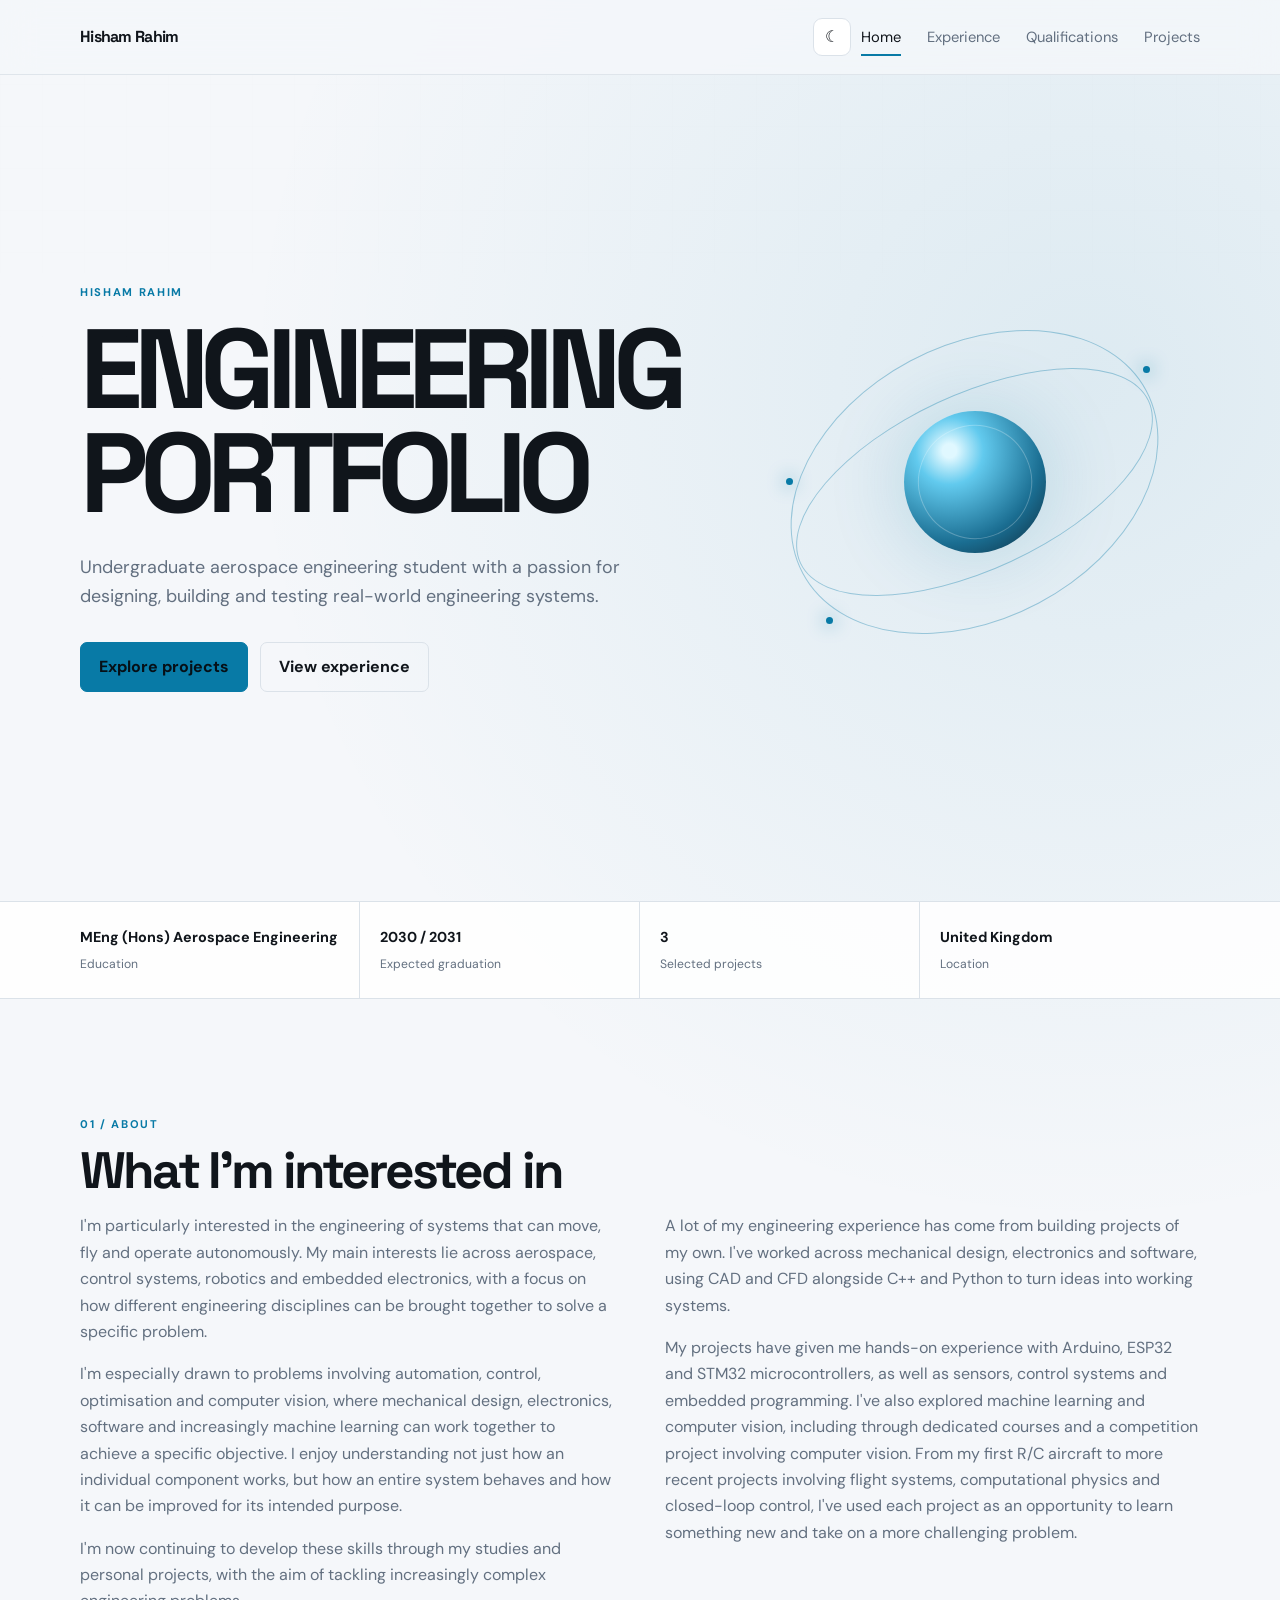
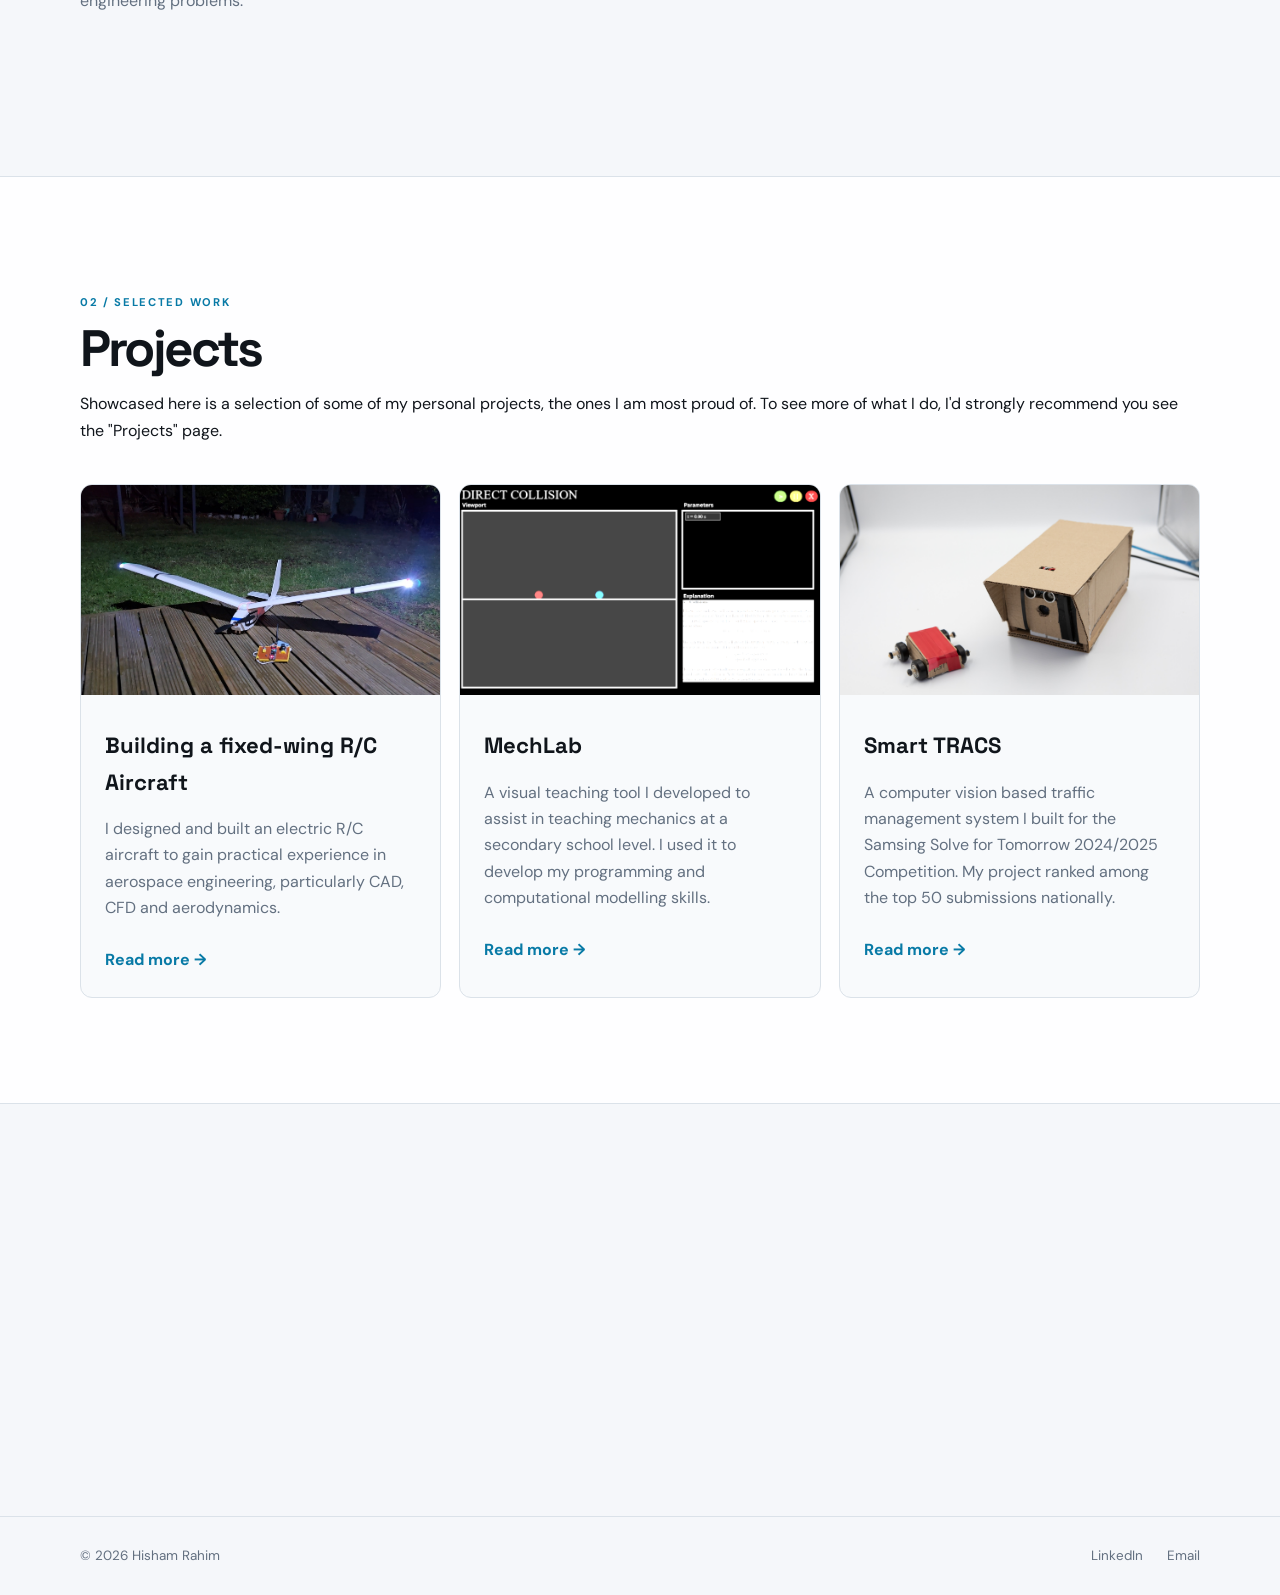
==== index.html @ aca762bb "Initial Website" ====
<!doctype html>
<html lang="en">
<head>
  <!-- ==================== SITE SETTINGS ==================== -->
  <meta charset="utf-8">
  <meta name="viewport" content="width=device-width, initial-scale=1">
  <meta name="description" content="H.Rahim — aerospace engineering portfolio">
  <title>H.Rahim | Engineering Portfolio</title>
  <!-- Apply the saved theme before the page renders to prevent a flash of the default dark theme. -->
  <script>
    (() => {
      const savedTheme = localStorage.getItem('portfolio-theme');
      const systemDark = window.matchMedia('(prefers-color-scheme: dark)').matches;
      document.documentElement.dataset.theme = savedTheme || (systemDark ? 'dark' : 'light');
    })();
  </script>
  <link rel="stylesheet" href="style.css">
</head>

<body>
  <!-- ==================== NAVIGATION ==================== -->
  <header class="nav">
    <div class="wrap nav-inner">
      <!-- EDIT: Change your name here -->
      <a class="brand" href="index.html">Hisham Rahim</a>

      <div class="nav-actions">
        <button class="theme-toggle" type="button" aria-label="Toggle colour theme">
          <span class="theme-icon" aria-hidden="true">☾</span>
        </button>
        <button class="menu" type="button" aria-label="Open menu" aria-expanded="false">☰</button>

        <nav>
          <a class="active" href="index.html">Home</a>
          <a href="experience.html">Experience</a>
          <a href="qualifications.html">Qualifications</a>
          <a href="projects.html">Projects</a>
        </nav>
      </div>
    </div>
  </header>

  <main>
    <!-- ==================== HERO ==================== -->
    <section class="hero wrap">
      <div class="hero-copy">
        <!-- EDIT: Small label above your name -->
        <p class="kicker">Hisham Rahim</p>

        <!-- EDIT: Your name -->
        <h1>ENGINEERING PORTFOLIO</h1>

        <!-- EDIT: Main introduction -->
        <p class="lead">
          Undergraduate aerospace engineering student with a passion for designing, building and 
          testing real-world engineering systems.

        </p>

        <div class="actions">
          <a class="btn" href="projects.html">Explore projects</a>
          <a class="btn ghost" href="experience.html">View experience</a>
        </div>
      </div>

      <!-- Decorative graphic — normally no editing needed -->
      <div class="hero-orbit" aria-hidden="true">
        <div class="orbit orbit-a"></div>
        <div class="orbit orbit-b"></div>
        <div class="planet"></div>
        <span class="dot d1"></span>
        <span class="dot d2"></span>
        <span class="dot d3"></span>
      </div>
    </section>

    <!-- ==================== QUICK STATS ==================== -->
    <section class="strip">
      <div class="wrap stat-grid">
        <!-- EDIT: Replace each value below -->
        <div>
          <strong>MEng (Hons) Aerospace Engineering</strong>
          <span>Education</span>
        </div>
        <div>
          <strong>2030 / 2031</strong>
          <span>Expected graduation</span>
        </div>
        <div>
          <strong>3</strong>
          <span>Selected projects</span>
        </div>
        <div>
          <strong>United Kingdom</strong>
          <span>Location</span>
        </div>
      </div>
    </section>

    <!-- ==================== ABOUT ==================== -->
    <section class="section wrap">
      <div class="section-head">
        <p class="kicker">01 / About</p>
        <h2>What I'm interested in</h2>
          <div class="two-col">

            <!-- LEFT COLUMN -->
            <div>
              <p>
                I'm particularly interested in the engineering of systems that can move, fly and operate autonomously. My main interests lie across aerospace, control systems, robotics and embedded electronics, with a focus on how different engineering disciplines can be brought together to solve a specific problem.
              </p>

              <p>
                I'm especially drawn to problems involving automation, control, optimisation and computer vision, where mechanical design, electronics, software and increasingly machine learning can work together to achieve a specific objective. I enjoy understanding not just how an individual component works, but how an entire system behaves and how it can be improved for its intended purpose.
              </p>

              <p>
                I'm now continuing to develop these skills through my studies and personal projects, with the aim of tackling increasingly complex engineering problems.
              </p>
            </div>

            <!-- RIGHT COLUMN -->
            <div>
              <p>
                A lot of my engineering experience has come from building projects of my own. I've worked across mechanical design, electronics and software, using CAD and CFD alongside C++ and Python to turn ideas into working systems.
              </p>

              <p>
                My projects have given me hands-on experience with Arduino, ESP32 and STM32 microcontrollers, as well as sensors, control systems and embedded programming. I've also explored machine learning and computer vision, including through dedicated courses and a competition project involving computer vision. From my first R/C aircraft to more recent projects involving flight systems, computational physics and closed-loop control, I've used each project as an opportunity to learn something new and take on a more challenging problem.
              </p>
            </div>

          </div>
    </section>

    <!-- ==================== FEATURED PROJECTS ==================== -->
    <section class="section dark">
      <div class="wrap">
        <div class="section-head">
          <p class="kicker">02 / Selected work</p>
          <h2>Projects</h2>
          <p> 
            Showcased here is a selection of some of my personal projects, the ones I 
            am most proud of. To see more of what I do, I'd strongly recommend you see 
            the "Projects" page.
          </p>
          </div>

        <div class="cards">
          <!-- PROJECT 1: Duplicate this whole article to add another card -->
          <article class="project-card">
            <div class="project-img">
              <img src="images/rc_aircraft/n_tx2.jpg" alt="Electric R/C aircraft">
            </div>
            <div class="card-body">
              <h3>Building a fixed-wing R/C Aircraft</h3>
              <p>I designed and built an electric R/C aircraft to gain practical experience in aerospace engineering, particularly CAD, CFD and aerodynamics.</p>
              <a href="projects.html#rc_aircraft">Read more →</a>
            </div>
          </article>

          <!-- PROJECT 2 -->
          <article class="project-card">
            <div class="project-img">
              <img src="images/mechlab/collide.png" alt="MechLab Image">
            </div>
            <div class="card-body">
              <h3>MechLab</h3>
              <p>A visual teaching tool I developed to assist in teaching mechanics at a secondary school level. I used it to develop my programming and computational modelling skills.</p>
              <a href="projects.html#mechlab">Read more →</a>
            </div>
          </article>

          <!-- PROJECT 3 -->
          <article class="project-card">
            <div class="project-img">
              <img src="images/samsung_comp/prt.JPG" alt="MechLab Image">
            </div>
            <div class="card-body">
              <h3>Smart TRACS</h3>
              <p>A computer vision based traffic management system I built for the Samsing Solve for Tomorrow 2024/2025 Competition. My project ranked among the top 50 submissions nationally.</p>
              <a href="projects.html#samsung_comp">Read more →</a>
            </div>
          </article>
        </div>
      </div>
    </section>

    <!-- ==================== CONTACT CTA ==================== -->
    <section class="section wrap cta">
      <p class="kicker">03 / Contact</p>
      <h2>Have a project in mind?</h2>
      <p>Whether it's an engineering opportunity, collaboration or an interesting problem to solve, I'd love to hear from you.</p>
      <a class="btn" href="mailto:hr.appdev408@gmail.com" target="_blank" rel="noopener noreferrer">Email ↗</a>
      <a class="btn" href="https://www.linkedin.com/in/hisham-rahim-a13910319/" target="_blank" rel="noopener noreferrer">LinkedIn ↗</a>
    </section>
  </main>

  <!-- ==================== FOOTER ==================== -->
  <footer>
    <div class="wrap footer-inner">
      <span>© 2026 Hisham Rahim</span>
      <div>
        <a href="https://www.linkedin.com/in/hisham-rahim-a13910319/" target="_blank" rel="noopener noreferrer">LinkedIn</a>
        <!--<a href="[GITHUB_URL]">GitHub</a> ADD THIS WHEN NEEDED-->
        <a href="mailto:h.rahim251n@gmail.com" target="_blank" rel="noopener noreferrer">Email</a>
      </div>
    </div>
  </footer>

  <script src="script.js"></script>
</body>
</html>
---- style.css ----
/* ==================== FONTS ==================== */
@import url('https://fonts.googleapis.com/css2?family=DM+Sans:wght@400;500;600;700&family=Space+Grotesk:wght@500;600;700&display=swap');

/* ==================== THEME TOKENS ==================== */
:root {
  color-scheme: dark;
  --bg: #070a0f;
  --surface: #0d1219;
  --surface-2: #111923;
  --surface-3: #151e29;
  --text: #f4f7fb;
  --muted: #9aa7b7;
  --line: #25313e;
  --accent: #69d8ff;
  --accent-strong: #34c6fa;
  --accent-soft: rgba(105, 216, 255, .12);
  --shadow: 0 18px 45px rgba(0,0,0,.22);
  --max: 1120px;
}

/* Light theme overrides */
html[data-theme="light"] {
  color-scheme: light;
  --bg: #f5f7fa;
  --surface: #ffffff;
  --surface-2: #f8fafc;
  --surface-3: #eef3f7;
  --text: #10151b;
  --muted: #637080;
  --line: #dbe2e9;
  --accent: #087aa6;
  --accent-strong: #086a91;
  --accent-soft: rgba(8, 122, 166, .10);
  --shadow: 0 18px 45px rgba(21, 35, 51, .10);
}

* { box-sizing: border-box; }
html { scroll-behavior: smooth; }
body {
  margin: 0;
  background:
    radial-gradient(circle at 85% 12%, var(--accent-soft), transparent 28%),
    var(--bg);
  color: var(--text);
  font-family: "DM Sans", Inter, ui-sans-serif, system-ui, -apple-system, "Segoe UI", sans-serif;
  line-height: 1.65;
  transition: background .25s ease, color .25s ease;
}
body::before {
  content: "";
  position: fixed;
  inset: 0;
  pointer-events: none;
  opacity: .22;
  background-image: linear-gradient(rgba(255,255,255,.025) 1px, transparent 1px), linear-gradient(90deg, rgba(255,255,255,.025) 1px, transparent 1px);
  background-size: 42px 42px;
  mask-image: linear-gradient(to bottom, black, transparent 72%);
}
html[data-theme="light"] body::before { opacity: .12; background-image: linear-gradient(rgba(16,21,27,.05) 1px, transparent 1px), linear-gradient(90deg, rgba(16,21,27,.05) 1px, transparent 1px); }

a { color: inherit; text-decoration: none; }
button, a { -webkit-tap-highlight-color: transparent; }
.wrap { width: min(calc(100% - 48px), var(--max)); margin: auto; }

/* ==================== NAVIGATION ==================== */
.nav {
  position: sticky;
  top: 0;
  z-index: 50;
  border-bottom: 1px solid color-mix(in srgb, var(--line) 85%, transparent);
  background: color-mix(in srgb, var(--bg) 82%, transparent);
  backdrop-filter: blur(18px);
}
.nav-inner { min-height: 74px; display:flex; align-items:center; justify-content:space-between; gap:20px; }
.brand { font-family:"Space Grotesk", sans-serif; font-weight:700; letter-spacing:-.045em; }
.nav nav { display:flex; align-items:center; gap:26px; color:var(--muted); font-size:.92rem; }
.nav nav a { position:relative; transition:color .2s ease; }
.nav nav a::after { content:""; position:absolute; left:0; right:0; bottom:-7px; height:2px; transform:scaleX(0); transform-origin:left; background:var(--accent); transition:transform .2s ease; }
.nav nav a:hover, .nav nav .active { color:var(--text); }
.nav nav a:hover::after, .nav nav .active::after { transform:scaleX(1); }
.nav-actions { display:flex; align-items:center; gap:10px; }
.theme-toggle, .menu {
  width:38px; height:38px; display:grid; place-items:center; border:1px solid var(--line); background:var(--surface); color:var(--text); border-radius:9px; cursor:pointer;
  transition:transform .2s ease, border-color .2s ease, background .2s ease;
}
.theme-toggle:hover, .menu:hover { transform:translateY(-1px); border-color:var(--accent); }
.theme-icon { font-size:1rem; line-height:1; }
.menu { display:none; font-size:1.2rem; }

/* ==================== TYPOGRAPHY ==================== */
h1,h2,h3 { font-family:"Space Grotesk", sans-serif; }
.kicker, .tag, .date { color:var(--accent); text-transform:uppercase; letter-spacing:.15em; font-size:.70rem; font-weight:700; }
.hero h1, .page h1 { font-size:clamp(3.5rem, 8.8vw, 7.4rem); line-height:.92; letter-spacing:-.075em; margin:17px 0 27px; }
.lead { max-width:760px; color:var(--muted); font-size:1.12rem; }
.section-head { margin-bottom:40px; }
.section-head h2 { font-size:clamp(2rem,4vw,3.7rem); line-height:1.03; letter-spacing:-.055em; margin:9px 0 0; }

/* ==================== HERO ==================== */
.hero { min-height:calc(100vh - 74px); display:grid; grid-template-columns:1.15fr .85fr; align-items:center; gap:60px; padding:78px 0 90px; }
.actions { display:flex; gap:12px; flex-wrap:wrap; margin-top:30px; }
.btn { display:inline-flex; align-items:center; justify-content:center; gap:8px; padding:11px 18px; border:1px solid var(--accent); background:var(--accent); color:#061017; border-radius:7px; font-weight:700; transition:transform .2s ease, box-shadow .2s ease, background .2s ease; }
.btn:hover { transform:translateY(-2px); box-shadow:0 8px 22px color-mix(in srgb, var(--accent) 20%, transparent); }
.btn.ghost { background:transparent; color:var(--text); border-color:var(--line); }
.hero-orbit { height:430px; position:relative; display:grid; place-items:center; isolation:isolate; }
.planet { width:142px; height:142px; border-radius:50%; background:radial-gradient(circle at 32% 28%, #e0f8ff 0 5%, #62caee 24%, #1a6d91 66%, #0c2636); box-shadow:0 0 80px color-mix(in srgb, var(--accent) 20%, transparent); position:relative; z-index:2; animation:float 6s ease-in-out infinite; }
.planet::after { content:""; position:absolute; inset:10%; border-radius:50%; border:1px solid rgba(255,255,255,.25); transform:rotate(-24deg); }
.orbit { position:absolute; border:1px solid color-mix(in srgb, var(--accent) 35%, transparent); border-radius:50%; }
.orbit-a { width:385px; height:176px; transform:rotate(-25deg); animation:spin 22s linear infinite; }
.orbit-b { width:275px; height:390px; transform:rotate(62deg); animation:spinReverse 28s linear infinite; }
.dot { position:absolute; width:7px; height:7px; background:var(--accent); border-radius:50%; box-shadow:0 0 18px var(--accent); }
.d1 { top:23%; right:11%; animation:pulse 2.6s ease-in-out infinite; }
.d2 { bottom:17%; left:17%; animation:pulse 3.2s .5s ease-in-out infinite; }
.d3 { top:49%; left:8%; animation:pulse 2.8s .9s ease-in-out infinite; }

/* ==================== QUICK STATS ==================== */
.strip { border-block:1px solid var(--line); background:color-mix(in srgb, var(--surface) 88%, transparent); }
.stat-grid { display:grid; grid-template-columns:repeat(4,1fr); }
.stat-grid div { padding:24px 20px; border-right:1px solid var(--line); }
.stat-grid div:first-child { padding-left:0; }
.stat-grid div:last-child { border:0; }
.stat-grid strong, .stat-grid span { display:block; }
.stat-grid strong { font-size:.9rem; }
.stat-grid span { color:var(--muted); font-size:.76rem; margin-top:4px; }

/* ==================== SECTIONS ==================== */
.section { padding:105px 0; }
.section.dark { background:color-mix(in srgb, var(--surface) 92%, var(--bg)); border-block:1px solid var(--line); }
.two-col { display:grid; grid-template-columns:1fr 1fr; gap:50px; color:var(--muted); }

/* ==================== PROJECT CARDS ==================== */
.cards { display:grid; grid-template-columns:repeat(3,1fr); gap:18px; }
.project-card { background:var(--surface-2); border:1px solid var(--line); border-radius:12px; overflow:hidden; box-shadow:0 0 0 rgba(0,0,0,0); transition:transform .28s cubic-bezier(.2,.8,.2,1), border-color .28s ease, box-shadow .28s ease; }
.project-card:hover { transform:translateY(-7px); border-color:color-mix(in srgb, var(--accent) 50%, var(--line)); box-shadow:var(--shadow); }
.project-img, .big-image { background:linear-gradient(135deg, var(--surface-3), color-mix(in srgb, var(--surface) 84%, #071018)); display:grid; place-items:center; color:var(--muted); text-align:center; }
.project-img { height:210px; position:relative; overflow:hidden; }
.project-img::after { content:""; position:absolute; inset:0; background:linear-gradient(115deg, transparent 0 45%, color-mix(in srgb, var(--accent) 10%, transparent) 50%, transparent 55%); transform:translateX(-120%); transition:transform .7s ease; }
.project-card:hover .project-img::after { transform:translateX(120%); }
.card-body { padding:24px; }
.card-body h3 { font-size:1.38rem; margin:8px 0; }
.card-body p { color:var(--muted); }
.card-body a { display:inline-block; color:var(--accent); font-weight:700; margin-top:9px; }

/* ==================== CTA ==================== */
.cta { max-width:900px; }

/* ==================== INNER PAGES ==================== */
.page { padding:95px 0 125px; }
.page h1 { margin-bottom:20px; }
.timeline { margin-top:65px; }
.timeline article { display:grid; grid-template-columns:220px 1fr; gap:45px; padding:0 0 58px; margin-bottom:58px; border-bottom:1px solid var(--line); }
.timeline article:last-child { border:0; }
.timeline h2, .qual h2, .project-detail h2 { margin:0; font-size:2rem; letter-spacing:-.045em; }
.timeline h3, .qual h3 { color:var(--muted); margin:7px 0 17px; }
.timeline p, .timeline li, .qual p, .project-detail p, .project-detail li { color:var(--muted); }
.qual-grid { display:grid; grid-template-columns:1fr 1fr; gap:18px; margin-top:62px; }
.qual { padding:30px; background:var(--surface); border:1px solid var(--line); border-radius:12px; transition:transform .25s ease, border-color .25s ease, box-shadow .25s ease; }
.qual:hover { transform:translateY(-4px); border-color:color-mix(in srgb, var(--accent) 38%, var(--line)); box-shadow:var(--shadow); }
.qual>span { color:var(--muted); font-size:.74rem; letter-spacing:.12em; }
.qual strong { color:var(--accent); }
.compact { padding-top:78px; }
.skills, .chips { display:flex; flex-wrap:wrap; gap:10px; }
.skills span, .chips span { padding:8px 13px; border:1px solid var(--line); border-radius:999px; color:var(--muted); background:var(--surface); }
.simple-list { color:var(--muted); padding-left:20px; }
.project-detail { display:grid; grid-template-columns:.85fr 1.15fr; gap:55px; padding:74px 0; border-top:1px solid var(--line); }
.project-detail:first-of-type { border-top:0; }
.big-image { min-height:440px; border-radius:12px; box-shadow:var(--shadow); }

/* ==================== PROJECT MEDIA GALLERY ==================== */
.project-gallery {
  position:relative;
  min-height:440px;
  border-radius:12px;
  overflow:hidden;
  background:var(--surface-3);
  box-shadow:var(--shadow);
  border:1px solid var(--line);
}

.gallery-slides {
  position:relative;
  width:100%;
  height:100%;
  min-height:440px;
}

.gallery-slide {
  position:absolute;
  inset:0;
  display:none;
  align-items:center;
  justify-content:center;
  background:var(--surface-3);
}

.gallery-slide.active {
  display:flex;
}

.gallery-slide img,
.gallery-slide video {
  width:100%;
  height:100%;
  min-height:440px;
  object-fit:contain;
  display:block;
}

.gallery-slide video {
  background:#000;
}

.gallery-arrow {
  position:absolute;
  top:50%;
  transform:translateY(-50%);
  width:34px;
  height:52px;
  display:grid;
  place-items:center;
  border:1px solid color-mix(in srgb, var(--line) 80%, transparent);
  border-radius:7px;
  background:color-mix(in srgb, var(--bg) 72%, transparent);
  color:var(--text);
  font-size:1.7rem;
  line-height:1;
  cursor:pointer;
  opacity:.82;
  backdrop-filter:blur(8px);
  transition:opacity .2s ease, border-color .2s ease, background .2s ease;
  z-index:2;
}

.gallery-arrow:hover {
  opacity:1;
  border-color:var(--accent);
  background:color-mix(in srgb, var(--bg) 88%, transparent);
}

.gallery-prev { left:12px; }
.gallery-next { right:12px; }

.gallery-counter {
  position:absolute;
  left:50%;
  bottom:12px;
  transform:translateX(-50%);
  padding:4px 9px;
  border:1px solid color-mix(in srgb, var(--line) 80%, transparent);
  border-radius:999px;
  background:color-mix(in srgb, var(--bg) 72%, transparent);
  color:var(--text);
  font-size:.72rem;
  line-height:1.3;
  backdrop-filter:blur(8px);
  z-index:2;
}

@media (max-width:800px) {
  .project-gallery,
  .gallery-slides,
  .gallery-slide img,
  .gallery-slide video {
    min-height:260px;
  }

  .gallery-arrow {
    width:30px;
    height:44px;
    font-size:1.45rem;
  }
}
.project-detail h3 { margin:30px 0 7px; }
.project-detail .btn { margin-top:28px; }

/* ==================== FOOTER ==================== */
footer { border-top:1px solid var(--line); padding:28px 0; color:var(--muted); font-size:.84rem; }
.footer-inner { display:flex; justify-content:space-between; gap:20px; }
.footer-inner a { margin-left:20px; }
.footer-inner a:hover { color:var(--text); }

/* ==================== SCROLL REVEAL ==================== */
.reveal { opacity:0; transform:translateY(20px); transition:opacity .65s ease, transform .65s cubic-bezier(.2,.8,.2,1); }
.reveal.is-visible { opacity:1; transform:none; }

/* ==================== ANIMATIONS ==================== */
@keyframes float { 0%,100%{ transform:translateY(0); } 50%{ transform:translateY(-10px); } }
@keyframes spin { to{ transform:rotate(335deg); } }
@keyframes spinReverse { to{ transform:rotate(-298deg); } }
@keyframes pulse { 0%,100%{ transform:scale(1); opacity:.65; } 50%{ transform:scale(1.55); opacity:1; } }

/* ==================== RESPONSIVE / ACCESSIBILITY ==================== */
@media (prefers-reduced-motion: reduce) {
  html { scroll-behavior:auto; }
  *, *::before, *::after { animation-duration:.001ms !important; animation-iteration-count:1 !important; transition-duration:.001ms !important; }
  .reveal { opacity:1; transform:none; }
}

@media (max-width:800px) {
  .wrap { width:min(calc(100% - 32px), var(--max)); }
  .menu { display:grid; }
  .nav-inner { position:relative; }
  .nav nav { display:none; position:absolute; left:0; right:0; top:66px; padding:14px; background:var(--surface); border:1px solid var(--line); border-radius:10px; flex-direction:column; gap:14px; box-shadow:var(--shadow); }
  .nav.open nav { display:flex; }
  .hero { grid-template-columns:1fr; min-height:auto; padding:65px 0 70px; gap:20px; }
  .hero-orbit { height:280px; order:-1; }
  .planet { width:104px; height:104px; }
  .orbit-a { width:270px; height:124px; }
  .orbit-b { width:200px; height:280px; }
  .stat-grid { grid-template-columns:1fr 1fr; }
  .stat-grid div { border-bottom:1px solid var(--line); }
  .two-col, .cards, .qual-grid, .project-detail { grid-template-columns:1fr; }
  .section { padding:78px 0; }
  .timeline article { grid-template-columns:1fr; gap:12px; }
  .big-image { min-height:260px; }
  .footer-inner { flex-direction:column; }
  .footer-inner a { margin:0 18px 0 0; }
}


/* ==================== QUALIFICATIONS / CERTIFICATES ==================== */
.document-actions {
  margin-top: 0;
}

.certificate-grid {
  display: grid;
  grid-template-columns: repeat(3, 1fr);
  gap: 18px;
}

.certificate-card {
  background: var(--surface-2);
  border: 1px solid var(--line);
  border-radius: 12px;
  overflow: hidden;
  box-shadow: 0 0 0 rgba(0,0,0,0);
  transition: transform .28s cubic-bezier(.2,.8,.2,1), border-color .28s ease, box-shadow .28s ease;
}

.certificate-card:hover {
  transform: translateY(-7px);
  border-color: color-mix(in srgb, var(--accent) 50%, var(--line));
  box-shadow: var(--shadow);
}

.certificate-img {
  height: 190px;
  background: var(--surface-3);
  overflow: hidden;
  display: grid;
  place-items: center;
}

.certificate-img img {
  width: 100%;
  height: 100%;
  object-fit: cover;
  display: block;
  transition: transform .35s ease;
}

.certificate-card:hover .certificate-img img {
  transform: scale(1.025);
}

.certificate-body {
  padding: 24px;
  display: flex;
  flex-direction: column;
  height: calc(100% - 190px);
}

.certificate-date {
  color: var(--accent);
  text-transform: uppercase;
  letter-spacing: .15em;
  font-size: .70rem;
  font-weight: 700;
}

.certificate-body h3 {
  font-size: 1.38rem;
  line-height: 1.2;
  margin: 8px 0;
}

.certificate-body p {
  color: var(--muted);
  margin: 0 0 20px;
}

.certificate-btn {
  margin-top: auto;
  align-self: flex-start;
}

@media (max-width: 900px) {
  .certificate-grid {
    grid-template-columns: repeat(2, 1fr);
  }
}

@media (max-width: 800px) {
  .certificate-grid {
    grid-template-columns: 1fr;
  }

  .certificate-img {
    height: 220px;
  }

  .certificate-body {
    height: auto;
  }
}

/* Buttons contained within qualification cards */
.qualification-actions {
  margin-top: 20px;
  display: flex;
  flex-wrap: wrap;
  gap: 10px;
}

/* ==================== EXPERIENCE PAGE ==================== */
.experience-section {
  padding: 78px 0 0;
}

.experience-heading {
  margin-bottom: 42px;
}

.experience-heading h2 {
  font-size: clamp(2rem, 4vw, 3.7rem);
}

/* Professional experience empty state */
.experience-empty {
  padding: 32px;
  background: var(--surface);
  border: 1px solid var(--line);
  border-radius: 12px;
}

.experience-empty-label,
.experience-type {
  color: var(--accent);
  text-transform: uppercase;
  letter-spacing: .15em;
  font-size: .70rem;
  font-weight: 700;
}

.experience-empty h3 {
  margin: 10px 0 8px;
  font-size: 1.45rem;
}

.experience-empty p {
  max-width: 720px;
  color: var(--muted);
  margin: 0;
}

/* Virtual experience timeline */
.experience-timeline {
  position: relative;
}

.experience-item {
  display: grid;
  grid-template-columns: 155px 24px 1fr;
  gap: 22px;
  position: relative;
  padding-bottom: 42px;
}

.experience-item:last-child {
  padding-bottom: 0;
}

.experience-date {
  padding-top: 24px;
  text-align: right;
}

.experience-date span,
.experience-date strong {
  display: block;
}

.experience-date span {
  color: var(--accent);
  text-transform: uppercase;
  letter-spacing: .12em;
  font-size: .70rem;
  font-weight: 700;
}

.experience-date strong {
  color: var(--muted);
  font-size: .72rem;
  margin-top: 5px;
}

.experience-marker {
  position: relative;
  width: 24px;
}

.experience-marker::before {
  content: "";
  position: absolute;
  top: 25px;
  left: 8px;
  width: 8px;
  height: 8px;
  border: 2px solid var(--accent);
  background: var(--bg);
  border-radius: 50%;
  box-shadow: 0 0 0 5px var(--accent-soft);
  z-index: 2;
}

.experience-item:not(:last-child) .experience-marker::after {
  content: "";
  position: absolute;
  top: 38px;
  bottom: -42px;
  left: 11px;
  width: 2px;
  background: var(--line);
}

.experience-card {
  display: grid;
  grid-template-columns: 1fr 230px;
  gap: 28px;
  padding: 26px;
  background: var(--surface);
  border: 1px solid var(--line);
  border-radius: 12px;
  transition: transform .25s ease, border-color .25s ease, box-shadow .25s ease;
}

.experience-card:hover {
  transform: translateY(-4px);
  border-color: color-mix(in srgb, var(--accent) 38%, var(--line));
  box-shadow: var(--shadow);
}

.experience-card-content h3 {
  margin: 8px 0 2px;
  font-size: 1.65rem;
  line-height: 1.15;
  letter-spacing: -.035em;
}

.experience-card-content h4 {
  color: var(--muted);
  margin: 0 0 15px;
  font-size: 1rem;
  font-weight: 600;
}

.experience-card-content p {
  color: var(--muted);
  margin: 0 0 20px;
}

.experience-certificate {
  min-height: 160px;
  background: var(--surface-3);
  border: 1px solid var(--line);
  border-radius: 8px;
  overflow: hidden;
  align-self: stretch;
}

.experience-certificate img {
  width: 100%;
  height: 100%;
  min-height: 160px;
  display: block;
  object-fit: cover;
}

/* Education timeline */
.education-section {
  padding-bottom: 25px;
}

.education-timeline {
  border-top: 1px solid var(--line);
}

.education-item {
  display: grid;
  grid-template-columns: 220px 1fr;
  gap: 45px;
  padding: 34px 0;
  border-bottom: 1px solid var(--line);
}

.education-date {
  color: var(--accent);
  text-transform: uppercase;
  letter-spacing: .12em;
  font-size: .70rem;
  font-weight: 700;
  padding-top: 5px;
}

.education-content h3 {
  margin: 0;
  font-size: 1.8rem;
  letter-spacing: -.04em;
}

.education-content h4 {
  color: var(--muted);
  margin: 5px 0 14px;
}

.education-content p {
  color: var(--muted);
  margin: 0 0 14px;
}

.education-content strong {
  color: var(--accent);
  font-size: .75rem;
  letter-spacing: .08em;
}

@media (max-width: 850px) {
  .experience-card {
    grid-template-columns: 1fr;
  }

  .experience-certificate {
    max-height: 260px;
  }

  .experience-certificate img {
    min-height: 0;
    max-height: 260px;
  }
}

@media (max-width: 700px) {
  .experience-item {
    grid-template-columns: 18px 1fr;
    gap: 16px;
  }

  .experience-date {
    grid-column: 2;
    grid-row: 1;
    padding-top: 0;
    text-align: left;
  }

  .experience-marker {
    grid-column: 1;
    grid-row: 1 / span 2;
  }

  .experience-card {
    grid-column: 2;
    grid-row: 2;
  }

  .experience-marker::before {
    left: 4px;
    top: 4px;
  }

  .experience-item:not(:last-child) .experience-marker::after {
    top: 17px;
    bottom: -42px;
    left: 7px;
  }

  .education-item {
    grid-template-columns: 1fr;
    gap: 10px;
  }
}

/* ==================== PROJECT IMAGE HANDLING ==================== */
.project-img img {
  width:100%;
  height:100%;
  display:block;
  object-fit:cover;
}
.project-img.image-missing {
  display:grid;
  place-items:center;
}
.project-img.image-missing::before {
  content:"PROJECT IMAGE";
  color:var(--muted);
  font-size:.78rem;
  font-weight:700;
  letter-spacing:.12em;
}
.project-img.image-missing::after {
  display:none;
}
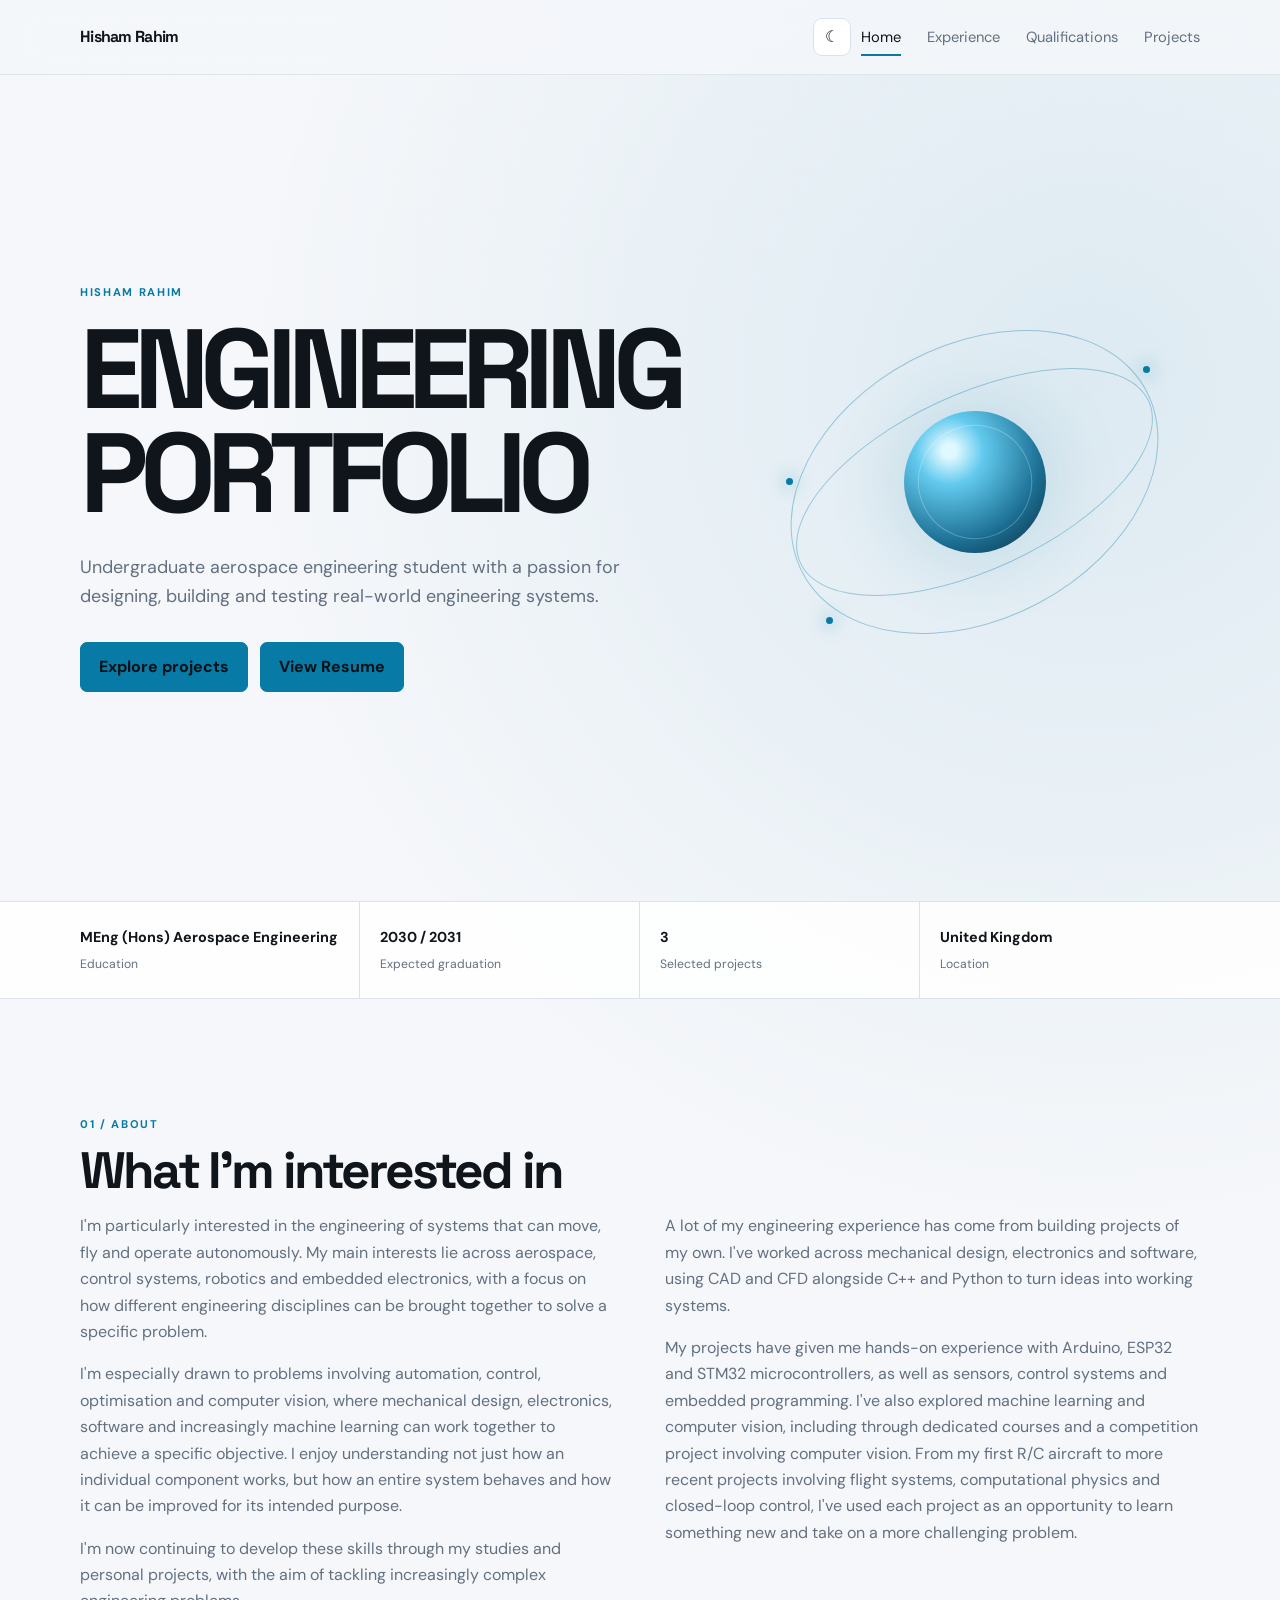
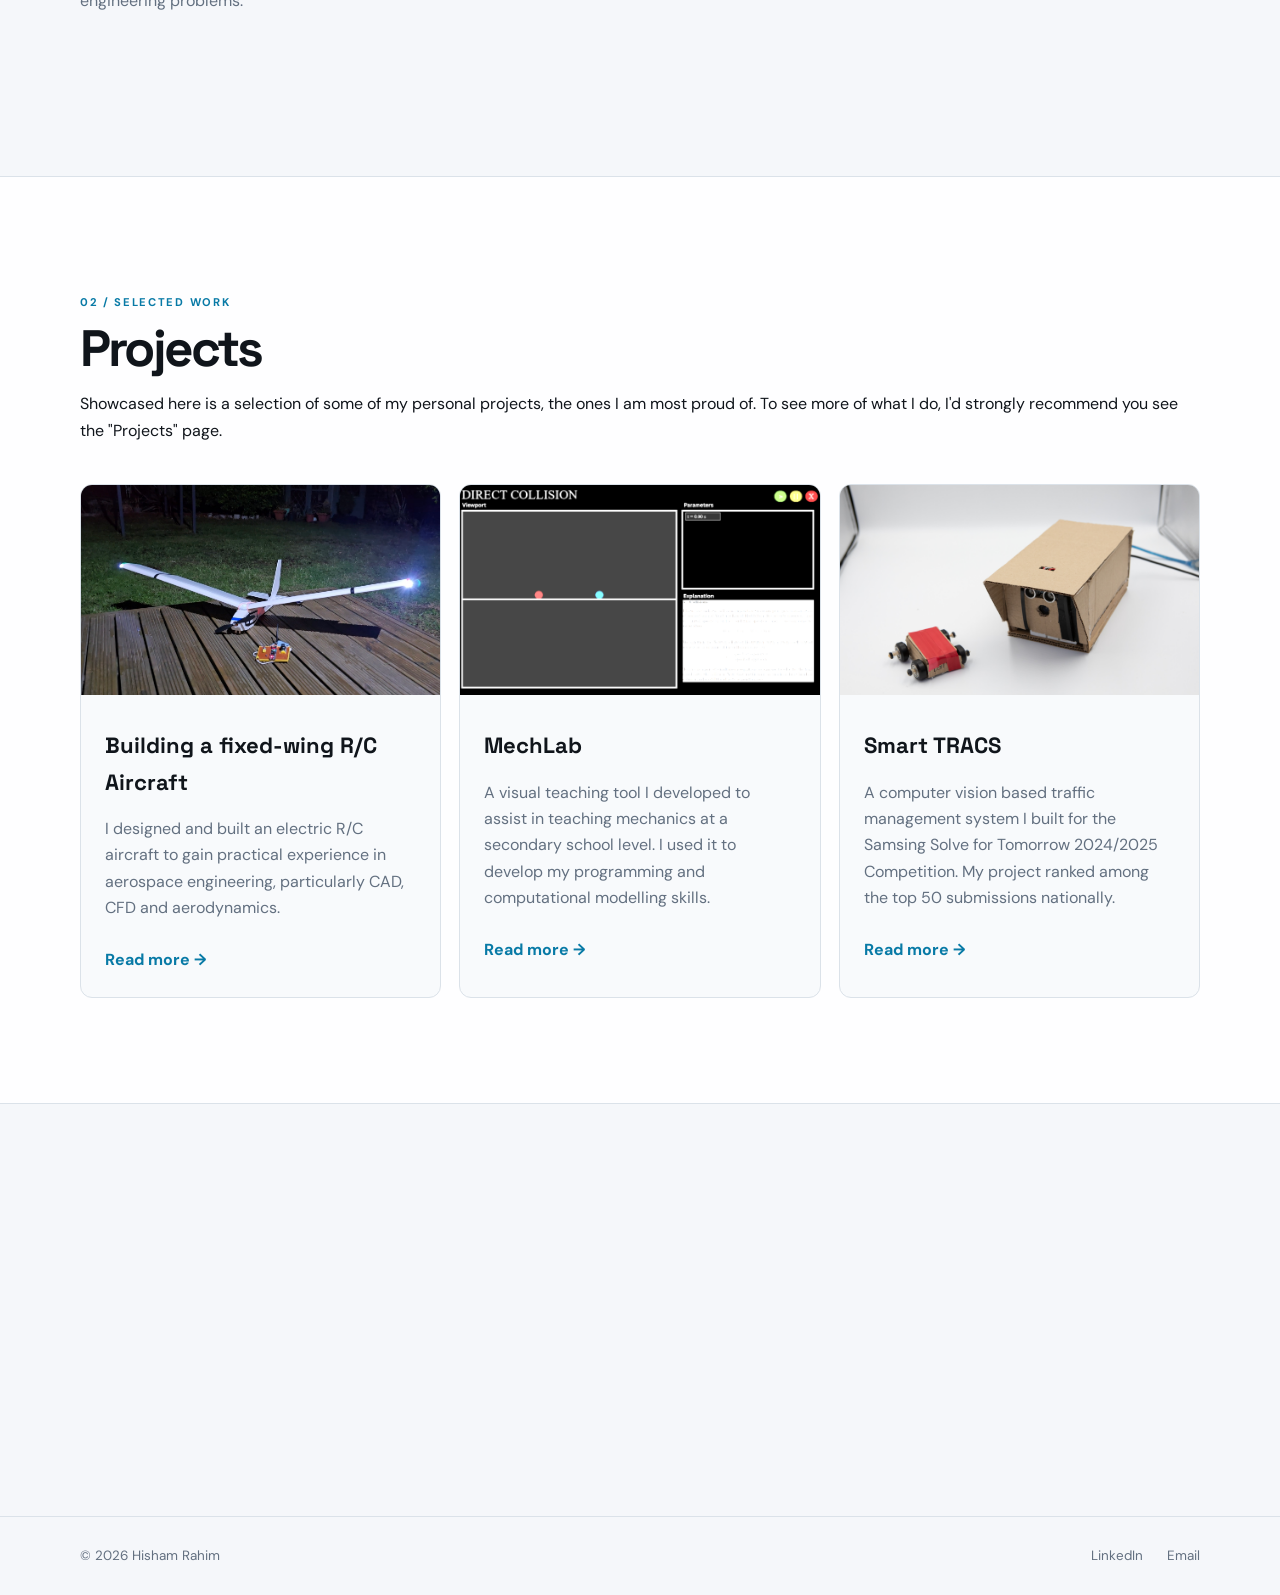
==== commit a1fb86f5: "added resume button" ====
--- a/index.html
+++ b/index.html
@@ -6,6 +6,7 @@
   <meta name="viewport" content="width=device-width, initial-scale=1">
   <meta name="description" content="H.Rahim — aerospace engineering portfolio">
   <title>H.Rahim | Engineering Portfolio</title>
+  <link rel="icon" type="image/png" href="images/ico.png">
   <!-- Apply the saved theme before the page renders to prevent a flash of the default dark theme. -->
   <script>
     (() => {
@@ -59,7 +60,7 @@
 
         <div class="actions">
           <a class="btn" href="projects.html">Explore projects</a>
-          <a class="btn ghost" href="experience.html">View experience</a>
+          <a class="btn" href="https://drive.google.com/file/d/1tJtkwnLmVrrhJhJDVG0C5LwndkyF3If8/view?usp=drive_link" target="_blank" rel="noopener noreferrer">View Resume</a>
         </div>
       </div>
 
@@ -192,7 +193,7 @@
       <h2>Have a project in mind?</h2>
       <p>Whether it's an engineering opportunity, collaboration or an interesting problem to solve, I'd love to hear from you.</p>
       <a class="btn" href="mailto:hr.appdev408@gmail.com" target="_blank" rel="noopener noreferrer">Email ↗</a>
-      <a class="btn" href="https://www.linkedin.com/in/hisham-rahim-a13910319/" target="_blank" rel="noopener noreferrer">LinkedIn ↗</a>
+      <a class="btn" href="https://www.linkedin.com/in/h-rahim445/" target="_blank" rel="noopener noreferrer">LinkedIn ↗</a>
     </section>
   </main>
 
@@ -201,9 +202,9 @@
     <div class="wrap footer-inner">
       <span>© 2026 Hisham Rahim</span>
       <div>
-        <a href="https://www.linkedin.com/in/hisham-rahim-a13910319/" target="_blank" rel="noopener noreferrer">LinkedIn</a>
+        <a href="https://www.linkedin.com/in/h-rahim445/" target="_blank" rel="noopener noreferrer">LinkedIn</a>
         <!--<a href="[GITHUB_URL]">GitHub</a> ADD THIS WHEN NEEDED-->
-        <a href="mailto:h.rahim251n@gmail.com" target="_blank" rel="noopener noreferrer">Email</a>
+        <a href="mailto:hur24@bath.ac.uk" target="_blank" rel="noopener noreferrer">Email</a>
       </div>
     </div>
   </footer>
